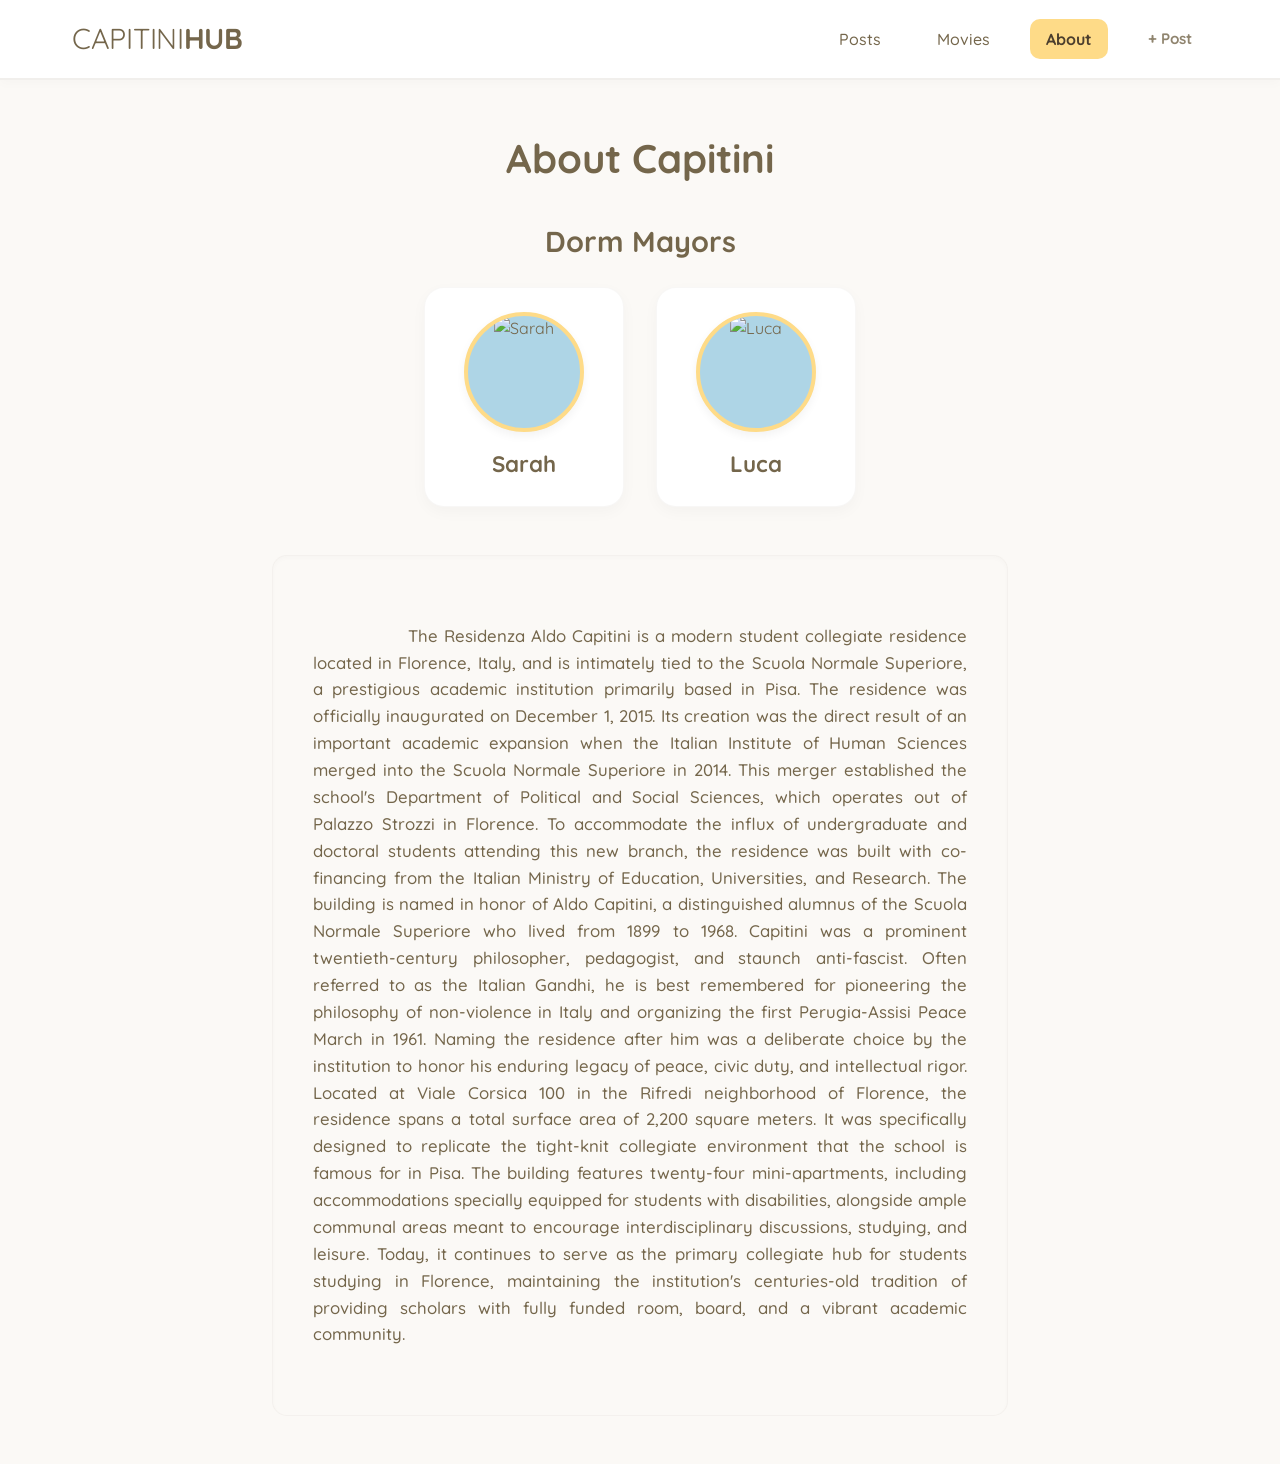
==== about.html @ 34f5348b "Update about.html" ====
<!DOCTYPE html>
<html lang="en">
<head>
    <meta charset="UTF-8">
    <meta name="viewport" content="width=device-width, initial-scale=1.0">
    <title>CAPITINIHUB - About</title>
    <link rel="stylesheet" href="style.css">
    <link href="https://fonts.googleapis.com/css2?family=Quicksand:wght@400;500;700&display=swap" rel="stylesheet">
</head>
<body>
    <nav>
        <div class="nav-content">
            <div class="logo">
                <span class="logo-text normal">CAPITINI</span><span class="logo-text bold">HUB</span>
            </div>
            <div class="nav-links">
                <a href="index.html">Posts</a>
                <a href="movies.html">Movies</a>
                <a href="about.html" class="active">About</a>
                <a href="add-notice.html" class="admin-link">+ Post</a>
            </div>
        </div>
    </nav>

    <main class="about-main">
        <h1 class="page-title">About Capitini</h1>
        
        <section class="mayors-section">
            <h2>Dorm Mayors</h2>
            <div class="mayors-grid">
                
                <div class="mayor-card">
                    <div class="mayor-photo">
                        <img src="https://i.ibb.co/fVvCgjTY/Screenshot-2026-03-23-180142.png" alt="Sarah">
                    </div>
                    <h3>Sarah</h3>
                </div>

                <div class="mayor-card">
                    <div class="mayor-photo">
                        <img src="https://i.ibb.co/67MZfqTj/Screenshot-2026-03-23-180213.png" alt="Luca">
                    </div>
                    <h3>Luca</h3>
                </div>

            </div>
        </section>

        <section class="history-section">
            <div class="history-card dialogue-text">
                The Residenza Aldo Capitini is a modern student collegiate residence located in Florence, Italy, and is intimately tied to the Scuola Normale Superiore, a prestigious academic institution primarily based in Pisa. The residence was officially inaugurated on December 1, 2015. Its creation was the direct result of an important academic expansion when the Italian Institute of Human Sciences merged into the Scuola Normale Superiore in 2014. This merger established the school's Department of Political and Social Sciences, which operates out of Palazzo Strozzi in Florence. To accommodate the influx of undergraduate and doctoral students attending this new branch, the residence was built with co-financing from the Italian Ministry of Education, Universities, and Research. The building is named in honor of Aldo Capitini, a distinguished alumnus of the Scuola Normale Superiore who lived from 1899 to 1968. Capitini was a prominent twentieth-century philosopher, pedagogist, and staunch anti-fascist. Often referred to as the Italian Gandhi, he is best remembered for pioneering the philosophy of non-violence in Italy and organizing the first Perugia-Assisi Peace March in 1961. Naming the residence after him was a deliberate choice by the institution to honor his enduring legacy of peace, civic duty, and intellectual rigor. Located at Viale Corsica 100 in the Rifredi neighborhood of Florence, the residence spans a total surface area of 2,200 square meters. It was specifically designed to replicate the tight-knit collegiate environment that the school is famous for in Pisa. The building features twenty-four mini-apartments, including accommodations specially equipped for students with disabilities, alongside ample communal areas meant to encourage interdisciplinary discussions, studying, and leisure. Today, it continues to serve as the primary collegiate hub for students studying in Florence, maintaining the institution's centuries-old tradition of providing scholars with fully funded room, board, and a vibrant academic community.
            </div>
        </section>
    </main>

</body>
</html>
---- style.css ----
/* Custom Fonts */
body {
    font-family: 'Quicksand', sans-serif;
    -webkit-font-smoothing: antialiased;
}

/* Core Variables (Soft AC Palette) */
:root {
    --bg-color: #FBF9F6;
    --text-color: #74664B;
    --accent-yellow: #FEDB88;
    --accent-blue: #AED5E6;
    --border-color: rgba(116, 102, 75, 0.1);
}

* { 
    box-sizing: border-box; 
    margin: 0; 
    padding: 0; 
}

body { 
    background-color: var(--bg-color); 
    color: var(--text-color); 
    line-height: 1.5; 
}

/* Navigation */
nav {
    min-height: 80px;
    background-color: #FFFFFF;
    border-bottom: 2px solid var(--border-color);
    box-shadow: 0 4px 10px rgba(0,0,0,0.02);
    display: flex;
    justify-content: center;
    position: sticky;
    top: 0;
    z-index: 1000;
}

.nav-content { 
    max-width: 1200px; 
    width: 100%; 
    padding: 0 2rem; 
    display: flex; 
    justify-content: space-between; 
    align-items: center; 
}

.logo-text { font-size: 1.8rem; letter-spacing: -0.01em; }
.logo-text.normal { font-weight: 400; }
.logo-text.bold { font-weight: 700; }

.nav-links { display: flex; gap: 1.5rem; align-items: center; }
.nav-links a { 
    text-decoration: none; 
    color: var(--text-color); 
    font-weight: 500; 
    padding: 0.5rem 1rem; 
    border-radius: 10px; 
    transition: all 0.2s; 
}

.nav-links a:hover { background-color: rgba(116, 102, 75, 0.05); }
.nav-links a.active { background-color: var(--accent-yellow); font-weight: 700; color: #4B3E2D; }
.admin-link { font-size: 0.95rem; opacity: 0.8; font-weight: 700 !important; }

/* Main Layout */
main { max-width: 800px; margin: 3rem auto; padding: 0 2rem; }
.page-title { font-size: 2.5rem; font-weight: 700; margin-bottom: 2rem; text-align: center; }

/* Notice Board Cards (Clean White Background) */
.notice-list { display: grid; grid-template-columns: 1fr; gap: 1.5rem; }
.notice-card {
    background-color: #FFFFFF;
    border-radius: 20px;
    padding: 2rem;
    box-shadow: 0 5px 15px rgba(0,0,0,0.03);
    border: 1px solid rgba(116, 102, 75, 0.05);
}
.card-header-area { display: flex; justify-content: space-between; align-items: baseline; margin-bottom: 0.5rem; }
.card-header-area .author-name { font-weight: 700; font-size: 1.1rem; color: var(--text-color); }
.card-header-area .date { font-weight: 600; font-size: 0.85rem; opacity: 0.7; }
.notice-card h2 { font-size: 1.6rem; font-weight: 700; margin-bottom: 0.8rem; }

/* Dialogue Bubble Text */
.dialogue-text {
    font-size: 1.05rem;
    font-weight: 500;
    line-height: 1.6;
    background-color: #FBF9F6;
    padding: 1.2rem;
    border-radius: 15px;
    box-shadow: inset 0 2px 5px rgba(0,0,0,0.02);
    border: 1px solid rgba(116, 102, 75, 0.05);
    white-space: pre-wrap; 
}

/* Inputs & Forms */
.input-container-card { 
    background: #FFFFFF; 
    border-radius: 20px; 
    padding: 2rem; 
    box-shadow: 0 5px 15px rgba(0,0,0,0.03); 
    margin-bottom: 2rem; 
    border: 1px solid rgba(116, 102, 75, 0.05); 
}
.notice-controls, .movie-controls { display: flex; flex-direction: column; gap: 1rem; }
.movie-controls { flex-direction: row; align-items: center; }

input[type="text"], textarea {
    flex: 1;
    width: 100%; 
    padding: 1rem; 
    font-family: 'Quicksand', sans-serif; 
    font-size: 1rem; 
    font-weight: 500;
    border-radius: 15px; 
    border: 1px solid rgba(116, 102, 75, 0.1); 
    background: #FFFFFF; 
    outline: none; 
    color: var(--text-color);
}
textarea { resize: vertical; min-height: 150px; }
input[type="text"]:focus, textarea:focus { border-color: var(--accent-yellow); box-shadow: 0 0 10px rgba(254, 219, 136, 0.2); }

/* Buttons */
.pill-btn { 
    padding: 1rem 2rem; 
    font-family: 'Quicksand', sans-serif; 
    font-size: 1rem; 
    font-weight: 700; 
    border-radius: 25px; 
    border: none; 
    cursor: pointer; 
    transition: all 0.2s; 
    white-space: nowrap; 
}
.add-btn { background-color: var(--accent-blue); color: #40678D; }
.add-btn:hover { background-color: #92C6DE; transform: translateY(-2px); }

/* Movies */
.movies-flow-layout { display: flex; flex-direction: column; gap: 1.5rem; }
.list-section-card, .picker-section-card { 
    background: #FFFFFF; 
    border-radius: 20px; 
    padding: 2rem; 
    box-shadow: 0 5px 15px rgba(0,0,0,0.03); 
    border: 1px solid rgba(116, 102, 75, 0.05); 
}
.list-section-card h3 { margin-bottom: 1rem; font-size: 1.2rem; }
.village-list { list-style: none; }
.village-list li { 
    padding: 1rem; 
    font-weight: 500; 
    background-color: #FBF9F6; 
    margin-bottom: 0.8rem; 
    border-radius: 10px; 
    border-left: 5px solid rgba(116, 102, 75, 0.1); 
}
.giant-pill-btn { 
    width: 100%; 
    padding: 1.2rem; 
    font-family: 'Quicksand', sans-serif; 
    font-size: 1.2rem; 
    font-weight: 700; 
    border-radius: 30px; 
    border: none; 
    cursor: pointer; 
    background-color: var(--accent-yellow); 
    color: #4B3E2D; 
    box-shadow: 0 4px 10px rgba(254, 219, 136, 0.2); 
    transition: all 0.2s; 
}
.giant-pill-btn:hover { transform: translateY(-2px); box-shadow: 0 6px 15px rgba(254, 219, 136, 0.3); }
.result-display-area { 
    width: 100%; 
    font-size: 1.6rem; 
    font-weight: 700; 
    text-align: center; 
    margin-top: 1rem; 
    padding: 1rem; 
    background-color: #FBF9F6; 
    border-radius: 15px; 
}

/* Better Mobile Adoption */
@media (max-width: 768px) {
    nav { 
        padding: 1.2rem 0; /* Gives space on top and bottom of the nav bar */
    }
    .nav-content { 
        padding: 0 1rem; 
        flex-direction: column; 
        gap: 1rem; 
        justify-content: center; 
    }
    main { padding: 0 1rem; margin: 2rem auto; }
    .page-title { font-size: 2rem; }
    .notice-card { padding: 1.5rem; }
    .input-container-card, .list-section-card, .picker-section-card { padding: 1.5rem; }
    .movie-controls { flex-direction: column; }
    .movie-controls input[type="text"], .movie-controls button { width: 100%; }
}





/* --- About Page Styles --- */
.mayors-section {
    margin-bottom: 3rem;
    text-align: center;
}

.mayors-section h2 {
    font-size: 1.8rem;
    margin-bottom: 1.5rem;
}

.mayors-grid {
    display: flex;
    justify-content: center;
    gap: 2rem;
    flex-wrap: wrap;
}

.mayor-card {
    background: #FFFFFF;
    padding: 1.5rem;
    border-radius: 20px;
    box-shadow: 0 5px 15px rgba(0,0,0,0.03);
    border: 1px solid rgba(116, 102, 75, 0.05);
    text-align: center;
    width: 200px;
}

.mayor-photo {
    width: 120px;
    height: 120px;
    border-radius: 50%;
    background-color: var(--accent-blue); /* Fallback color before image loads */
    margin: 0 auto 1rem auto;
    overflow: hidden;
    border: 4px solid var(--accent-yellow);
    box-shadow: 0 4px 10px rgba(0,0,0,0.05);
}

.mayor-photo img {
    width: 100%;
    height: 100%;
    object-fit: cover; /* Keeps the photo perfectly centered and cropped in the circle */
}

.mayor-card h3 {
    font-size: 1.4rem;
    color: var(--text-color);
}

.history-card {
    padding: 2.5rem;
    text-align: justify;
}

.history-card p {
    margin-bottom: 1.5rem;
}

.history-card p:last-child {
    margin-bottom: 0;
}
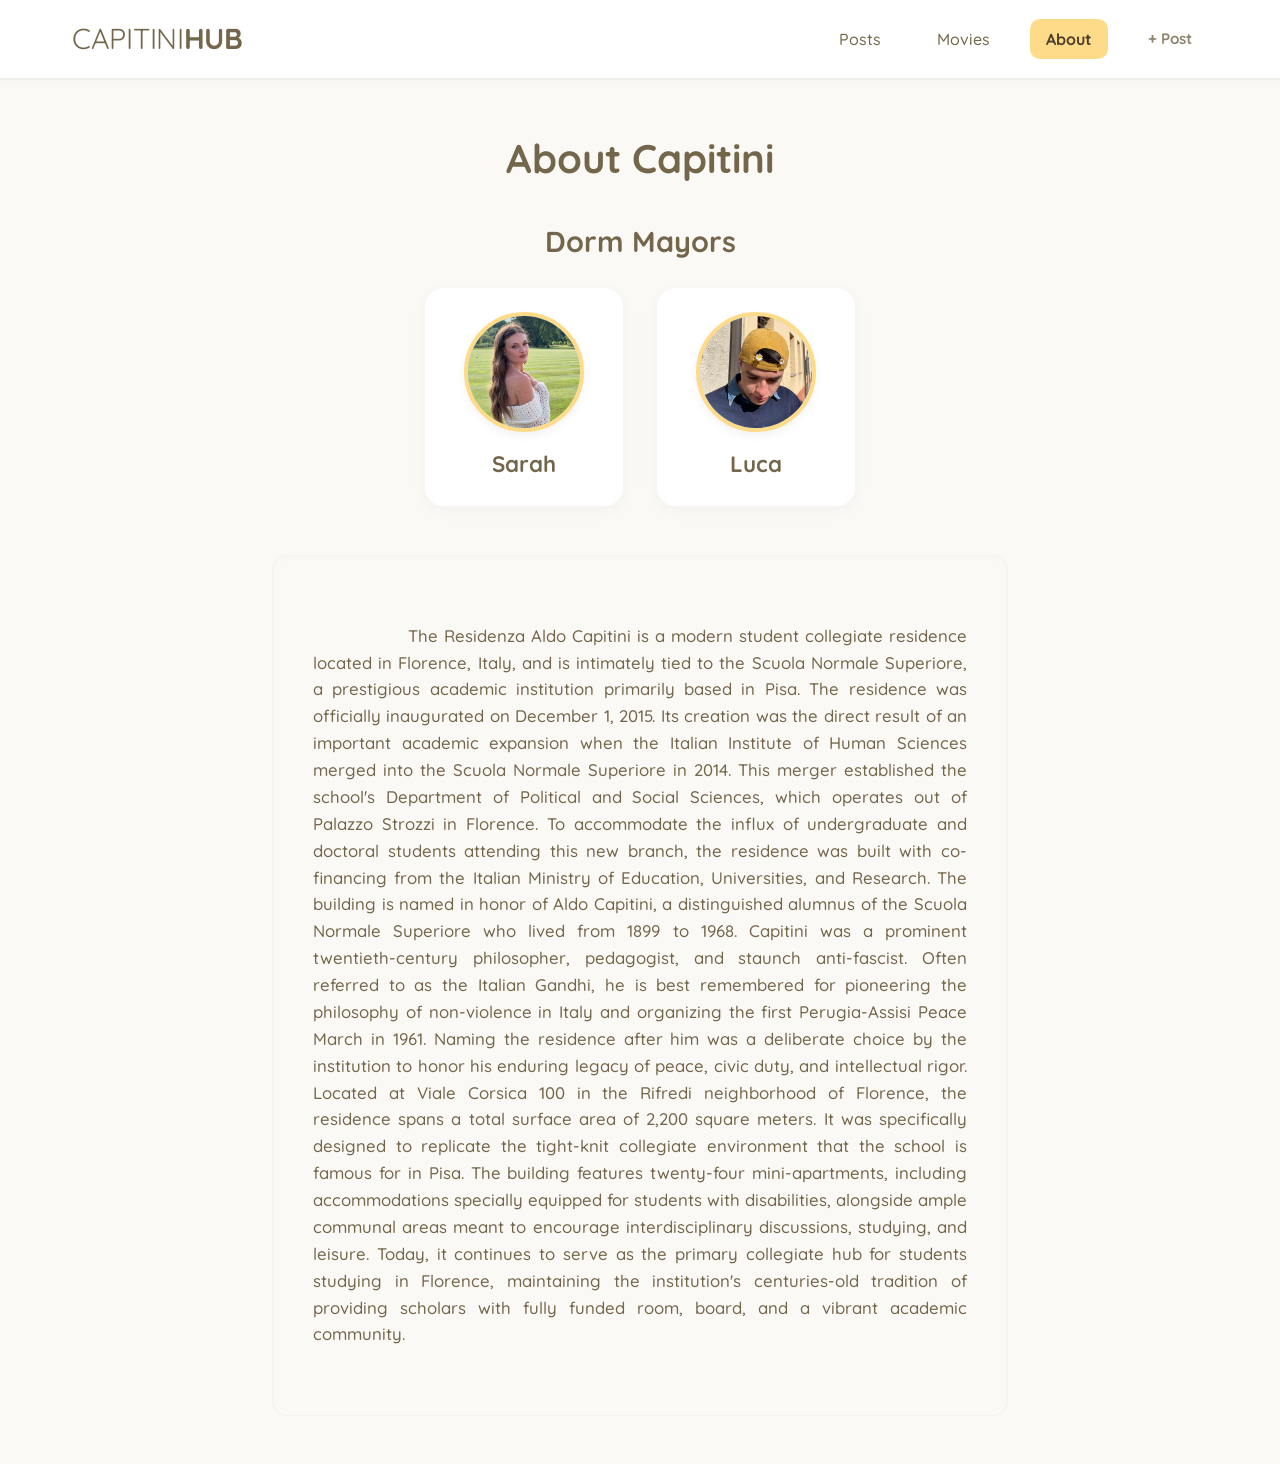
==== commit b8f4f668: "Update about.html" ====
--- a/about.html
+++ b/about.html
@@ -31,14 +31,14 @@
                 
                 <div class="mayor-card">
                     <div class="mayor-photo">
-                        <img src="https://i.ibb.co/fVvCgjTY/Screenshot-2026-03-23-180142.png" alt="Sarah">
+                        <img src="/files/sarah.jpg" alt="Sarah">
                     </div>
                     <h3>Sarah</h3>
                 </div>
 
                 <div class="mayor-card">
                     <div class="mayor-photo">
-                        <img src="https://i.ibb.co/67MZfqTj/Screenshot-2026-03-23-180213.png" alt="Luca">
+                        <img src="/files/luca.jpg" alt="Luca">
                     </div>
                     <h3>Luca</h3>
                 </div>
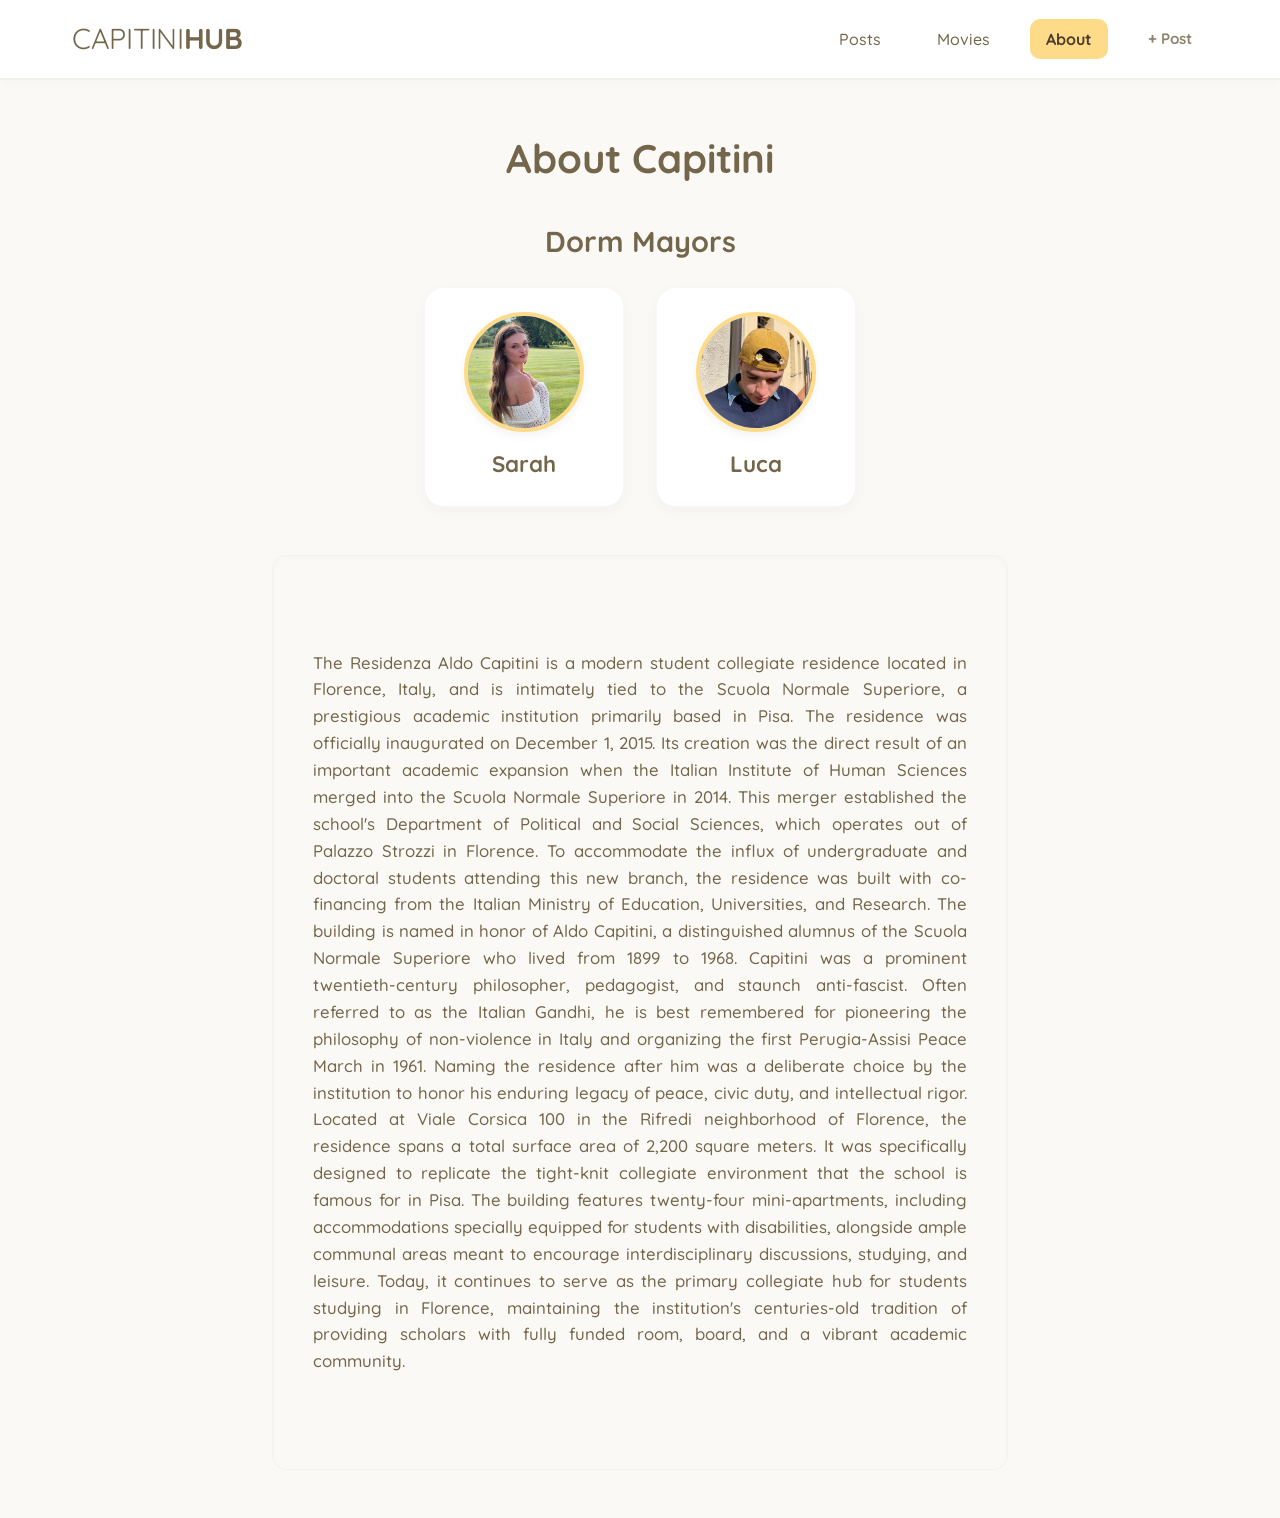
==== commit 02049a72: "Update about.html" ====
--- a/about.html
+++ b/about.html
@@ -31,14 +31,14 @@
                 
                 <div class="mayor-card">
                     <div class="mayor-photo">
-                        <img src="/files/sarah.jpg" alt="Sarah">
+                        <img src="files/sarah.jpg" alt="Sarah">
                     </div>
                     <h3>Sarah</h3>
                 </div>
 
                 <div class="mayor-card">
                     <div class="mayor-photo">
-                        <img src="/files/luca.jpg" alt="Luca">
+                        <img src="files/luca.jpg" alt="Luca">
                     </div>
                     <h3>Luca</h3>
                 </div>
@@ -48,7 +48,7 @@
 
         <section class="history-section">
             <div class="history-card dialogue-text">
-                The Residenza Aldo Capitini is a modern student collegiate residence located in Florence, Italy, and is intimately tied to the Scuola Normale Superiore, a prestigious academic institution primarily based in Pisa. The residence was officially inaugurated on December 1, 2015. Its creation was the direct result of an important academic expansion when the Italian Institute of Human Sciences merged into the Scuola Normale Superiore in 2014. This merger established the school's Department of Political and Social Sciences, which operates out of Palazzo Strozzi in Florence. To accommodate the influx of undergraduate and doctoral students attending this new branch, the residence was built with co-financing from the Italian Ministry of Education, Universities, and Research. The building is named in honor of Aldo Capitini, a distinguished alumnus of the Scuola Normale Superiore who lived from 1899 to 1968. Capitini was a prominent twentieth-century philosopher, pedagogist, and staunch anti-fascist. Often referred to as the Italian Gandhi, he is best remembered for pioneering the philosophy of non-violence in Italy and organizing the first Perugia-Assisi Peace March in 1961. Naming the residence after him was a deliberate choice by the institution to honor his enduring legacy of peace, civic duty, and intellectual rigor. Located at Viale Corsica 100 in the Rifredi neighborhood of Florence, the residence spans a total surface area of 2,200 square meters. It was specifically designed to replicate the tight-knit collegiate environment that the school is famous for in Pisa. The building features twenty-four mini-apartments, including accommodations specially equipped for students with disabilities, alongside ample communal areas meant to encourage interdisciplinary discussions, studying, and leisure. Today, it continues to serve as the primary collegiate hub for students studying in Florence, maintaining the institution's centuries-old tradition of providing scholars with fully funded room, board, and a vibrant academic community.
+                <p>The Residenza Aldo Capitini is a modern student collegiate residence located in Florence, Italy, and is intimately tied to the Scuola Normale Superiore, a prestigious academic institution primarily based in Pisa. The residence was officially inaugurated on December 1, 2015. Its creation was the direct result of an important academic expansion when the Italian Institute of Human Sciences merged into the Scuola Normale Superiore in 2014. This merger established the school's Department of Political and Social Sciences, which operates out of Palazzo Strozzi in Florence. To accommodate the influx of undergraduate and doctoral students attending this new branch, the residence was built with co-financing from the Italian Ministry of Education, Universities, and Research. The building is named in honor of Aldo Capitini, a distinguished alumnus of the Scuola Normale Superiore who lived from 1899 to 1968. Capitini was a prominent twentieth-century philosopher, pedagogist, and staunch anti-fascist. Often referred to as the Italian Gandhi, he is best remembered for pioneering the philosophy of non-violence in Italy and organizing the first Perugia-Assisi Peace March in 1961. Naming the residence after him was a deliberate choice by the institution to honor his enduring legacy of peace, civic duty, and intellectual rigor. Located at Viale Corsica 100 in the Rifredi neighborhood of Florence, the residence spans a total surface area of 2,200 square meters. It was specifically designed to replicate the tight-knit collegiate environment that the school is famous for in Pisa. The building features twenty-four mini-apartments, including accommodations specially equipped for students with disabilities, alongside ample communal areas meant to encourage interdisciplinary discussions, studying, and leisure. Today, it continues to serve as the primary collegiate hub for students studying in Florence, maintaining the institution's centuries-old tradition of providing scholars with fully funded room, board, and a vibrant academic community.</p>
             </div>
         </section>
     </main>
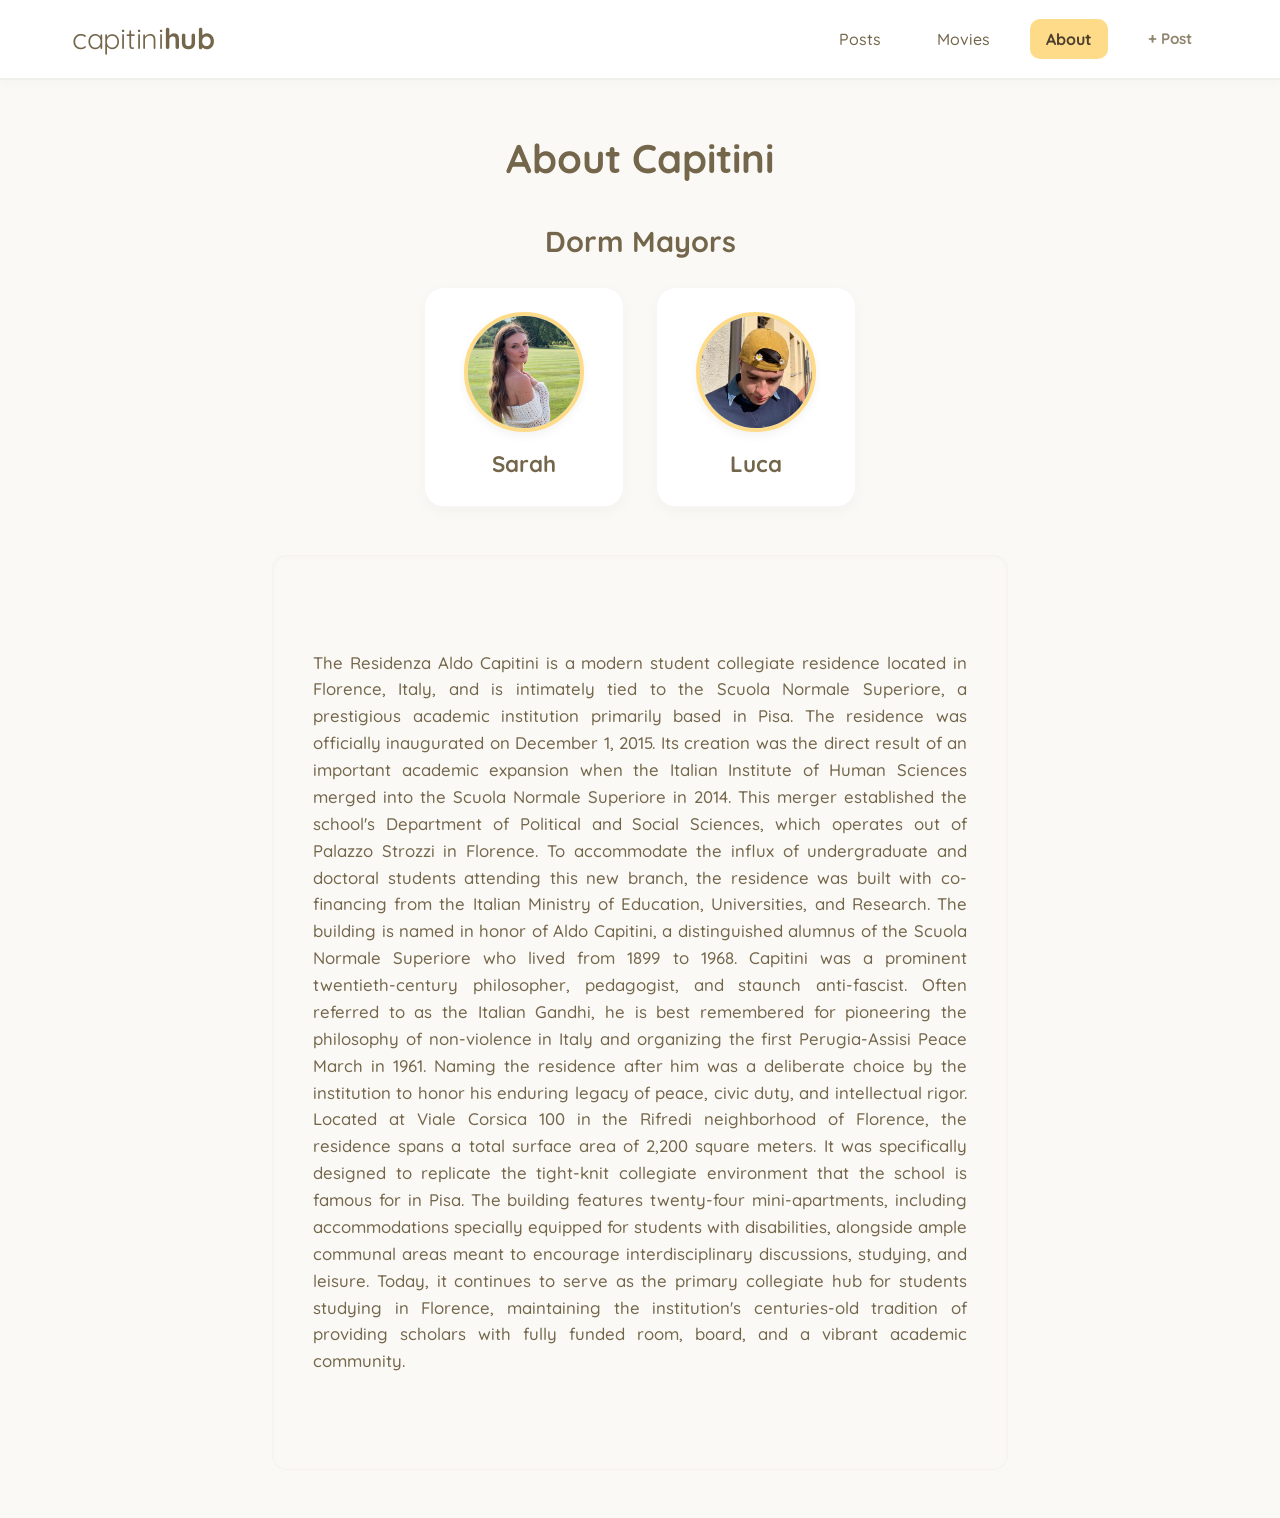
==== commit cd167549: "Update about.html" ====
--- a/about.html
+++ b/about.html
@@ -11,7 +11,7 @@
     <nav>
         <div class="nav-content">
             <div class="logo">
-                <span class="logo-text normal">CAPITINI</span><span class="logo-text bold">HUB</span>
+                <span class="logo-text normal">capitini</span><span class="logo-text bold">hub</span>
             </div>
             <div class="nav-links">
                 <a href="index.html">Posts</a>
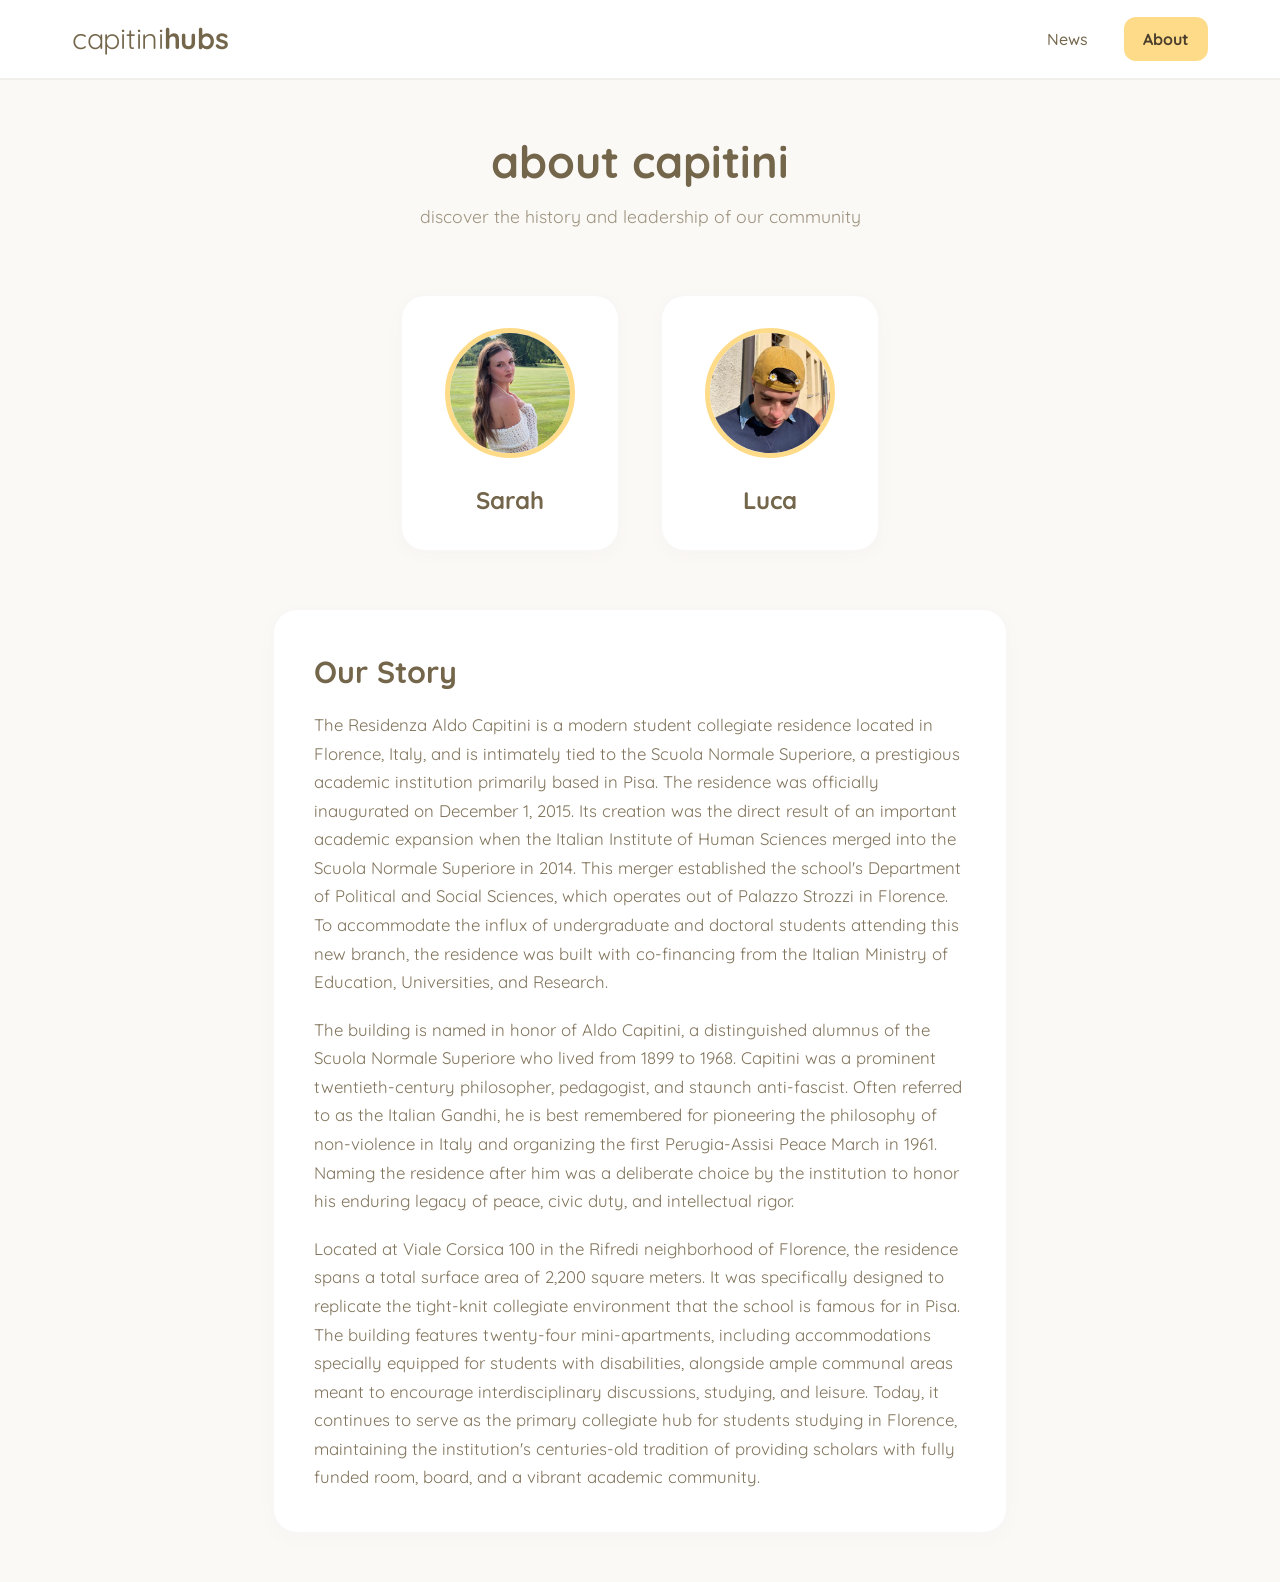
==== commit 8efc87a2: "a" ====
--- a/about.html
+++ b/about.html
@@ -3,7 +3,7 @@
 <head>
     <meta charset="UTF-8">
     <meta name="viewport" content="width=device-width, initial-scale=1.0">
-    <title>CAPITINIHUB - About</title>
+    <title>capitini hubs - about</title>
     <link rel="stylesheet" href="style.css">
     <link href="https://fonts.googleapis.com/css2?family=Quicksand:wght@400;500;700&display=swap" rel="stylesheet">
 </head>
@@ -11,47 +11,46 @@
     <nav>
         <div class="nav-content">
             <div class="logo">
-                <span class="logo-text normal">capitini</span><span class="logo-text bold">hub</span>
+                <span class="logo-text normal">capitini</span><span class="logo-text bold">hubs</span>
             </div>
             <div class="nav-links">
-                <a href="index.html">Posts</a>
-                <a href="movies.html">Movies</a>
+                <a href="index.html">News</a>
                 <a href="about.html" class="active">About</a>
-                <a href="add-notice.html" class="admin-link">+ Post</a>
             </div>
         </div>
     </nav>
 
-    <main class="about-main">
-        <h1 class="page-title">About Capitini</h1>
+    <main>
+        <header class="welcome-banner">
+            <h1 class="page-title">about capitini</h1>
+            <p class="subtitle">discover the history and leadership of our community</p>
+        </header>
         
         <section class="mayors-section">
-            <h2>Dorm Mayors</h2>
             <div class="mayors-grid">
-                
                 <div class="mayor-card">
-                    <div class="mayor-photo">
-                        <img src="files/sarah.jpg" alt="Sarah">
-                    </div>
+                    <div class="mayor-photo"><img src="files/sarah.jpg" alt="Sarah"></div>
                     <h3>Sarah</h3>
                 </div>
-
                 <div class="mayor-card">
-                    <div class="mayor-photo">
-                        <img src="files/luca.jpg" alt="Luca">
-                    </div>
+                    <div class="mayor-photo"><img src="files/luca.jpg" alt="Luca"></div>
                     <h3>Luca</h3>
                 </div>
-
             </div>
         </section>
 
-        <section class="history-section">
-            <div class="history-card dialogue-text">
-                <p>The Residenza Aldo Capitini is a modern student collegiate residence located in Florence, Italy, and is intimately tied to the Scuola Normale Superiore, a prestigious academic institution primarily based in Pisa. The residence was officially inaugurated on December 1, 2015. Its creation was the direct result of an important academic expansion when the Italian Institute of Human Sciences merged into the Scuola Normale Superiore in 2014. This merger established the school's Department of Political and Social Sciences, which operates out of Palazzo Strozzi in Florence. To accommodate the influx of undergraduate and doctoral students attending this new branch, the residence was built with co-financing from the Italian Ministry of Education, Universities, and Research. The building is named in honor of Aldo Capitini, a distinguished alumnus of the Scuola Normale Superiore who lived from 1899 to 1968. Capitini was a prominent twentieth-century philosopher, pedagogist, and staunch anti-fascist. Often referred to as the Italian Gandhi, he is best remembered for pioneering the philosophy of non-violence in Italy and organizing the first Perugia-Assisi Peace March in 1961. Naming the residence after him was a deliberate choice by the institution to honor his enduring legacy of peace, civic duty, and intellectual rigor. Located at Viale Corsica 100 in the Rifredi neighborhood of Florence, the residence spans a total surface area of 2,200 square meters. It was specifically designed to replicate the tight-knit collegiate environment that the school is famous for in Pisa. The building features twenty-four mini-apartments, including accommodations specially equipped for students with disabilities, alongside ample communal areas meant to encourage interdisciplinary discussions, studying, and leisure. Today, it continues to serve as the primary collegiate hub for students studying in Florence, maintaining the institution's centuries-old tradition of providing scholars with fully funded room, board, and a vibrant academic community.</p>
-            </div>
+        <section class="card-stack">
+            <article class="notice-card">
+                <h2>Our Story</h2>
+                <div class="dialogue-text about-text">
+<p>The Residenza Aldo Capitini is a modern student collegiate residence located in Florence, Italy, and is intimately tied to the Scuola Normale Superiore, a prestigious academic institution primarily based in Pisa. The residence was officially inaugurated on December 1, 2015. Its creation was the direct result of an important academic expansion when the Italian Institute of Human Sciences merged into the Scuola Normale Superiore in 2014. This merger established the school's Department of Political and Social Sciences, which operates out of Palazzo Strozzi in Florence. To accommodate the influx of undergraduate and doctoral students attending this new branch, the residence was built with co-financing from the Italian Ministry of Education, Universities, and Research.</p>
+
+<p>The building is named in honor of Aldo Capitini, a distinguished alumnus of the Scuola Normale Superiore who lived from 1899 to 1968. Capitini was a prominent twentieth-century philosopher, pedagogist, and staunch anti-fascist. Often referred to as the Italian Gandhi, he is best remembered for pioneering the philosophy of non-violence in Italy and organizing the first Perugia-Assisi Peace March in 1961. Naming the residence after him was a deliberate choice by the institution to honor his enduring legacy of peace, civic duty, and intellectual rigor.</p>
+
+<p>Located at Viale Corsica 100 in the Rifredi neighborhood of Florence, the residence spans a total surface area of 2,200 square meters. It was specifically designed to replicate the tight-knit collegiate environment that the school is famous for in Pisa. The building features twenty-four mini-apartments, including accommodations specially equipped for students with disabilities, alongside ample communal areas meant to encourage interdisciplinary discussions, studying, and leisure. Today, it continues to serve as the primary collegiate hub for students studying in Florence, maintaining the institution's centuries-old tradition of providing scholars with fully funded room, board, and a vibrant academic community.</p>
+                </div>
+            </article>
         </section>
     </main>
-
 </body>
-</html>
+</html>
--- a/style.css
+++ b/style.css
@@ -4,33 +4,22 @@
     -webkit-font-smoothing: antialiased;
 }
 
-/* Core Variables (Soft AC Palette) */
 :root {
     --bg-color: #FBF9F6;
     --text-color: #74664B;
     --accent-yellow: #FEDB88;
-    --accent-blue: #AED5E6;
+    --white: #FFFFFF;
     --border-color: rgba(116, 102, 75, 0.1);
 }
 
-* { 
-    box-sizing: border-box; 
-    margin: 0; 
-    padding: 0; 
-}
-
-body { 
-    background-color: var(--bg-color); 
-    color: var(--text-color); 
-    line-height: 1.5; 
-}
+* { box-sizing: border-box; margin: 0; padding: 0; }
+body { background-color: var(--bg-color); color: var(--text-color); line-height: 1.5; }
 
 /* Navigation */
 nav {
     min-height: 80px;
-    background-color: #FFFFFF;
+    background-color: var(--white);
     border-bottom: 2px solid var(--border-color);
-    box-shadow: 0 4px 10px rgba(0,0,0,0.02);
     display: flex;
     justify-content: center;
     position: sticky;
@@ -38,234 +27,75 @@
     z-index: 1000;
 }
 
-.nav-content { 
-    max-width: 1200px; 
-    width: 100%; 
-    padding: 0 2rem; 
-    display: flex; 
-    justify-content: space-between; 
-    align-items: center; 
-}
-
-.logo-text { font-size: 1.8rem; letter-spacing: -0.01em; }
-.logo-text.normal { font-weight: 400; }
+.nav-content { max-width: 1200px; width: 100%; padding: 0 2rem; display: flex; justify-content: space-between; align-items: center; }
+.logo-text { font-size: 1.8rem; letter-spacing: -0.01em; color: var(--text-color); }
 .logo-text.bold { font-weight: 700; }
 
-.nav-links { display: flex; gap: 1.5rem; align-items: center; }
-.nav-links a { 
-    text-decoration: none; 
-    color: var(--text-color); 
-    font-weight: 500; 
-    padding: 0.5rem 1rem; 
-    border-radius: 10px; 
-    transition: all 0.2s; 
-}
-
+.nav-links { display: flex; gap: 1rem; align-items: center; }
+.nav-links a { text-decoration: none; color: var(--text-color); font-weight: 500; padding: 0.6rem 1.2rem; border-radius: 12px; transition: 0.2s; }
 .nav-links a:hover { background-color: rgba(116, 102, 75, 0.05); }
 .nav-links a.active { background-color: var(--accent-yellow); font-weight: 700; color: #4B3E2D; }
-.admin-link { font-size: 0.95rem; opacity: 0.8; font-weight: 700 !important; }
 
 /* Main Layout */
 main { max-width: 800px; margin: 3rem auto; padding: 0 2rem; }
-.page-title { font-size: 2.5rem; font-weight: 700; margin-bottom: 2rem; text-align: center; }
+.welcome-banner { text-align: center; margin-bottom: 4rem; }
+.page-title { font-size: 2.8rem; font-weight: 700; color: var(--text-color); margin-bottom: 0.5rem; }
+.subtitle { font-size: 1.1rem; opacity: 0.7; }
 
-/* Notice Board Cards (Clean White Background) */
-.notice-list { display: grid; grid-template-columns: 1fr; gap: 1.5rem; }
+/* Unified Card Stack */
+.card-stack { display: flex; flex-direction: column; gap: 2rem; }
 .notice-card {
-    background-color: #FFFFFF;
-    border-radius: 20px;
-    padding: 2rem;
-    box-shadow: 0 5px 15px rgba(0,0,0,0.03);
-    border: 1px solid rgba(116, 102, 75, 0.05);
+    background-color: var(--white);
+    border-radius: 25px;
+    padding: 2.5rem;
+    border: 2px solid rgba(116, 102, 75, 0.05);
+    box-shadow: 0 4px 15px rgba(116, 102, 75, 0.03);
+    transition: transform 0.3s ease;
 }
-.card-header-area { display: flex; justify-content: space-between; align-items: baseline; margin-bottom: 0.5rem; }
-.card-header-area .author-name { font-weight: 700; font-size: 1.1rem; color: var(--text-color); }
-.card-header-area .date { font-weight: 600; font-size: 0.85rem; opacity: 0.7; }
-.notice-card h2 { font-size: 1.6rem; font-weight: 700; margin-bottom: 0.8rem; }
+.notice-card:hover { transform: translateY(-3px); }
 
-/* Dialogue Bubble Text */
-.dialogue-text {
-    font-size: 1.05rem;
-    font-weight: 500;
-    line-height: 1.6;
-    background-color: #FBF9F6;
-    padding: 1.2rem;
-    border-radius: 15px;
-    box-shadow: inset 0 2px 5px rgba(0,0,0,0.02);
-    border: 1px solid rgba(116, 102, 75, 0.05);
-    white-space: pre-wrap; 
+/* Card Header & Tags */
+.card-header-area { display: flex; justify-content: space-between; align-items: center; margin-bottom: 1.5rem; }
+.notice-tag { padding: 0.4rem 1rem; border-radius: 20px; font-size: 0.7rem; font-weight: 700; letter-spacing: 0.05em; }
+.urgent-tag { background-color: #FFE5E5; color: #D63031; }
+.positive-tag { background-color: #E8F5E9; color: #2E7D32; }
+.standard-tag { background-color: #F1F1F1; color: #666; }
+.date { font-size: 0.9rem; font-weight: 600; opacity: 0.5; }
+
+/* Text Styles */
+h2 { font-size: 1.9rem; font-weight: 700; margin-bottom: 1rem; }
+.important-notice h2 { color: #D63031; }
+.good-news-notice h2 { color: #2E7D32; }
+
+.dialogue-text { font-size: 1.05rem; line-height: 1.7; opacity: 0.9; }
+.about-text p { margin-bottom: 1.2rem; }
+.about-text p:last-child { margin-bottom: 0; }
+
+/* Mayors Section */
+.mayors-section { margin-bottom: 3.5rem; }
+.mayors-grid { display: flex; justify-content: center; gap: 2.5rem; flex-wrap: wrap; }
+.mayor-card {
+    background: var(--white);
+    padding: 2rem 1.5rem;
+    border-radius: 25px;
+    box-shadow: 0 4px 15px rgba(116, 102, 75, 0.03);
+    border: 2px solid rgba(116, 102, 75, 0.05);
+    text-align: center;
+    width: 220px;
 }
-
-/* Inputs & Forms */
-.input-container-card { 
-    background: #FFFFFF; 
-    border-radius: 20px; 
-    padding: 2rem; 
-    box-shadow: 0 5px 15px rgba(0,0,0,0.03); 
-    margin-bottom: 2rem; 
-    border: 1px solid rgba(116, 102, 75, 0.05); 
+.mayor-photo {
+    width: 130px; height: 130px; border-radius: 50%;
+    margin: 0 auto 1.5rem auto; overflow: hidden;
+    border: 5px solid var(--accent-yellow);
 }
-.notice-controls, .movie-controls { display: flex; flex-direction: column; gap: 1rem; }
-.movie-controls { flex-direction: row; align-items: center; }
-
-input[type="text"], textarea {
-    flex: 1;
-    width: 100%; 
-    padding: 1rem; 
-    font-family: 'Quicksand', sans-serif; 
-    font-size: 1rem; 
-    font-weight: 500;
-    border-radius: 15px; 
-    border: 1px solid rgba(116, 102, 75, 0.1); 
-    background: #FFFFFF; 
-    outline: none; 
-    color: var(--text-color);
-}
-textarea { resize: vertical; min-height: 150px; }
-input[type="text"]:focus, textarea:focus { border-color: var(--accent-yellow); box-shadow: 0 0 10px rgba(254, 219, 136, 0.2); }
-
-/* Buttons */
-.pill-btn { 
-    padding: 1rem 2rem; 
-    font-family: 'Quicksand', sans-serif; 
-    font-size: 1rem; 
-    font-weight: 700; 
-    border-radius: 25px; 
-    border: none; 
-    cursor: pointer; 
-    transition: all 0.2s; 
-    white-space: nowrap; 
-}
-.add-btn { background-color: var(--accent-blue); color: #40678D; }
-.add-btn:hover { background-color: #92C6DE; transform: translateY(-2px); }
-
-/* Movies */
-.movies-flow-layout { display: flex; flex-direction: column; gap: 1.5rem; }
-.list-section-card, .picker-section-card { 
-    background: #FFFFFF; 
-    border-radius: 20px; 
-    padding: 2rem; 
-    box-shadow: 0 5px 15px rgba(0,0,0,0.03); 
-    border: 1px solid rgba(116, 102, 75, 0.05); 
-}
-.list-section-card h3 { margin-bottom: 1rem; font-size: 1.2rem; }
-.village-list { list-style: none; }
-.village-list li { 
-    padding: 1rem; 
-    font-weight: 500; 
-    background-color: #FBF9F6; 
-    margin-bottom: 0.8rem; 
-    border-radius: 10px; 
-    border-left: 5px solid rgba(116, 102, 75, 0.1); 
-}
-.giant-pill-btn { 
-    width: 100%; 
-    padding: 1.2rem; 
-    font-family: 'Quicksand', sans-serif; 
-    font-size: 1.2rem; 
-    font-weight: 700; 
-    border-radius: 30px; 
-    border: none; 
-    cursor: pointer; 
-    background-color: var(--accent-yellow); 
-    color: #4B3E2D; 
-    box-shadow: 0 4px 10px rgba(254, 219, 136, 0.2); 
-    transition: all 0.2s; 
-}
-.giant-pill-btn:hover { transform: translateY(-2px); box-shadow: 0 6px 15px rgba(254, 219, 136, 0.3); }
-.result-display-area { 
-    width: 100%; 
-    font-size: 1.6rem; 
-    font-weight: 700; 
-    text-align: center; 
-    margin-top: 1rem; 
-    padding: 1rem; 
-    background-color: #FBF9F6; 
-    border-radius: 15px; 
-}
+.mayor-photo img { width: 100%; height: 100%; object-fit: cover; }
+.mayor-card h3 { font-size: 1.5rem; font-weight: 700; }
 
 /* Better Mobile Adoption */
 @media (max-width: 768px) {
-    nav { 
-        padding: 1.2rem 0; /* Gives space on top and bottom of the nav bar */
-    }
-    .nav-content { 
-        padding: 0 1rem; 
-        flex-direction: column; 
-        gap: 1rem; 
-        justify-content: center; 
-    }
-    main { padding: 0 1rem; margin: 2rem auto; }
-    .page-title { font-size: 2rem; }
-    .notice-card { padding: 1.5rem; }
-    .input-container-card, .list-section-card, .picker-section-card { padding: 1.5rem; }
-    .movie-controls { flex-direction: column; }
-    .movie-controls input[type="text"], .movie-controls button { width: 100%; }
-}
-
-
-
-
-
-/* --- About Page Styles --- */
-.mayors-section {
-    margin-bottom: 3rem;
-    text-align: center;
-}
-
-.mayors-section h2 {
-    font-size: 1.8rem;
-    margin-bottom: 1.5rem;
-}
-
-.mayors-grid {
-    display: flex;
-    justify-content: center;
-    gap: 2rem;
-    flex-wrap: wrap;
-}
-
-.mayor-card {
-    background: #FFFFFF;
-    padding: 1.5rem;
-    border-radius: 20px;
-    box-shadow: 0 5px 15px rgba(0,0,0,0.03);
-    border: 1px solid rgba(116, 102, 75, 0.05);
-    text-align: center;
-    width: 200px;
-}
-
-.mayor-photo {
-    width: 120px;
-    height: 120px;
-    border-radius: 50%;
-    background-color: var(--accent-blue); /* Fallback color before image loads */
-    margin: 0 auto 1rem auto;
-    overflow: hidden;
-    border: 4px solid var(--accent-yellow);
-    box-shadow: 0 4px 10px rgba(0,0,0,0.05);
-}
-
-.mayor-photo img {
-    width: 100%;
-    height: 100%;
-    object-fit: cover; /* Keeps the photo perfectly centered and cropped in the circle */
-}
-
-.mayor-card h3 {
-    font-size: 1.4rem;
-    color: var(--text-color);
-}
-
-.history-card {
-    padding: 2.5rem;
-    text-align: justify;
-}
-
-.history-card p {
-    margin-bottom: 1.5rem;
-}
-
-.history-card p:last-child {
-    margin-bottom: 0;
-}
+    nav { min-height: auto; padding: 1.2rem 0; }
+    .nav-content { flex-direction: column; gap: 1rem; }
+    .page-title { font-size: 2.2rem; }
+    .notice-card { padding: 1.8rem; }
+    .mayors-grid { gap: 1.5rem; }
+}
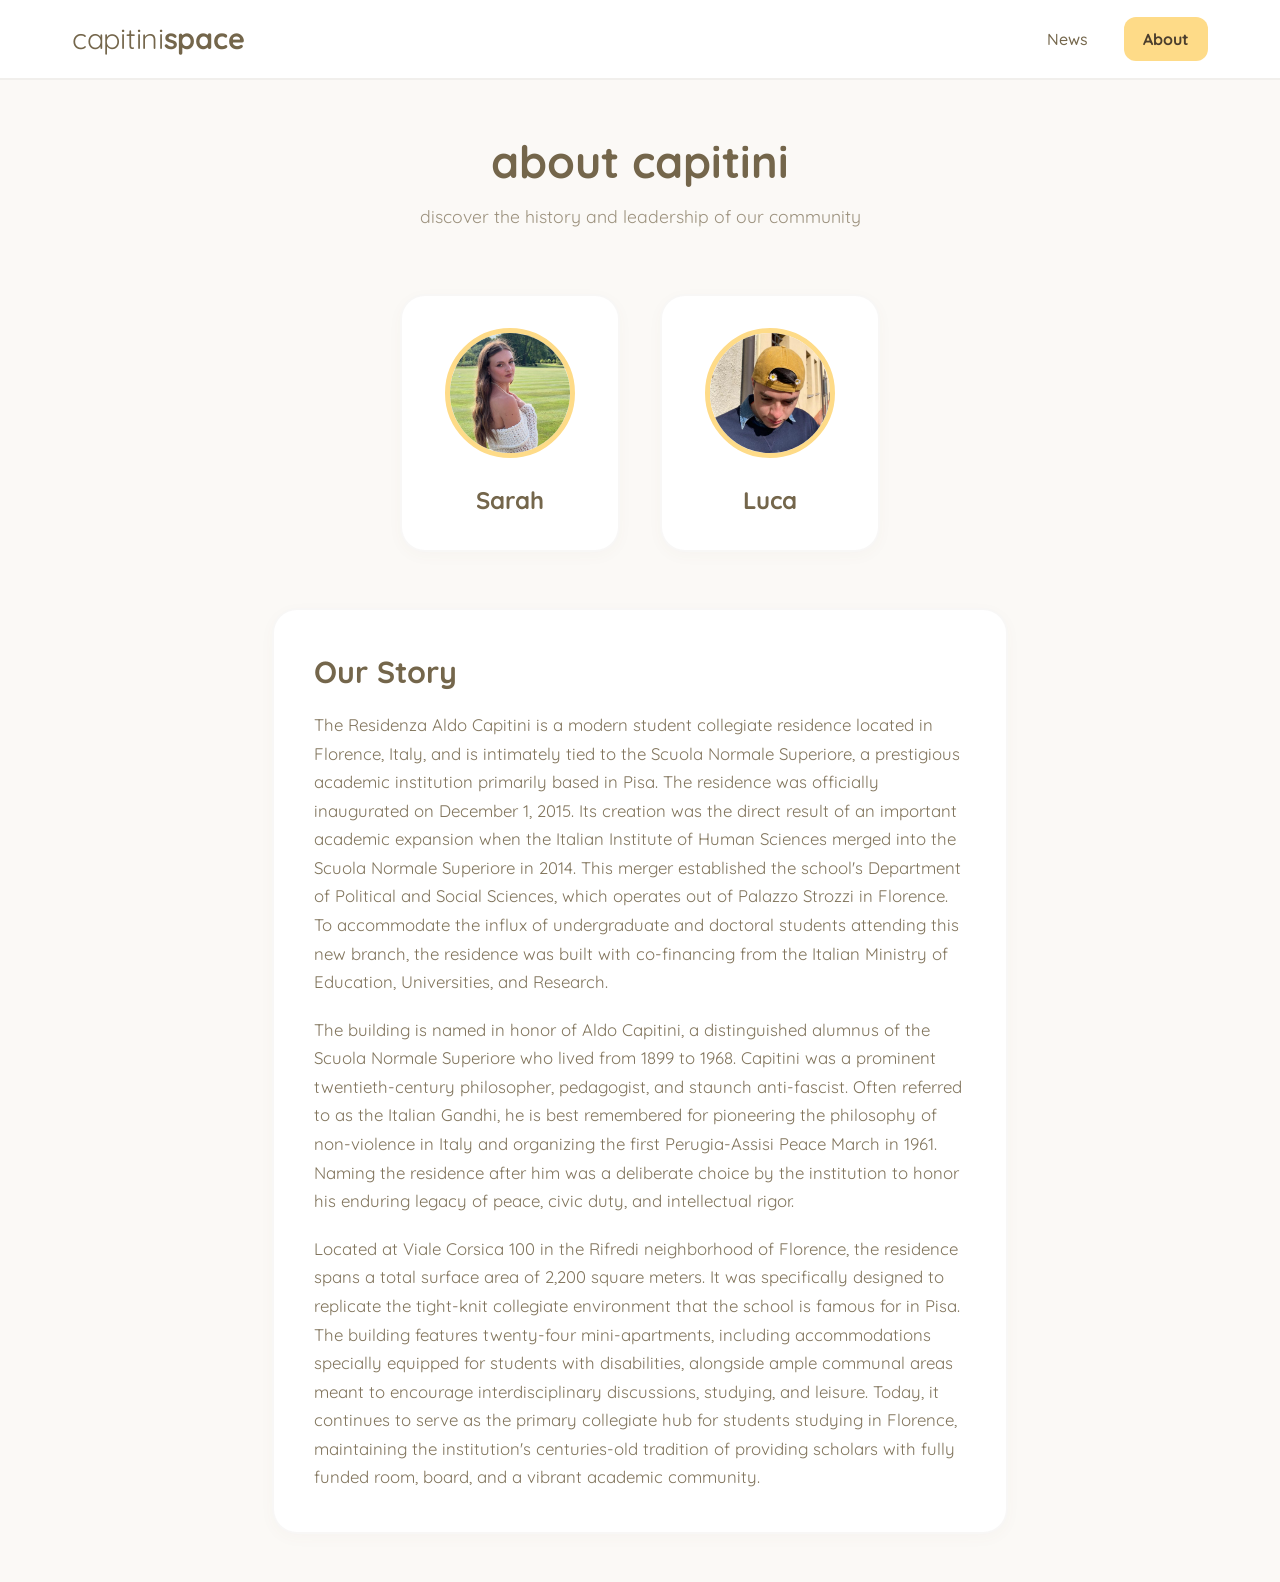
==== commit c9bb45f3: "a" ====
--- a/about.html
+++ b/about.html
@@ -11,7 +11,7 @@
     <nav>
         <div class="nav-content">
             <div class="logo">
-                <span class="logo-text normal">capitini</span><span class="logo-text bold">hubs</span>
+                <span class="logo-text normal">capitini</span><span class="logo-text bold">space</span>
             </div>
             <div class="nav-links">
                 <a href="index.html">News</a>
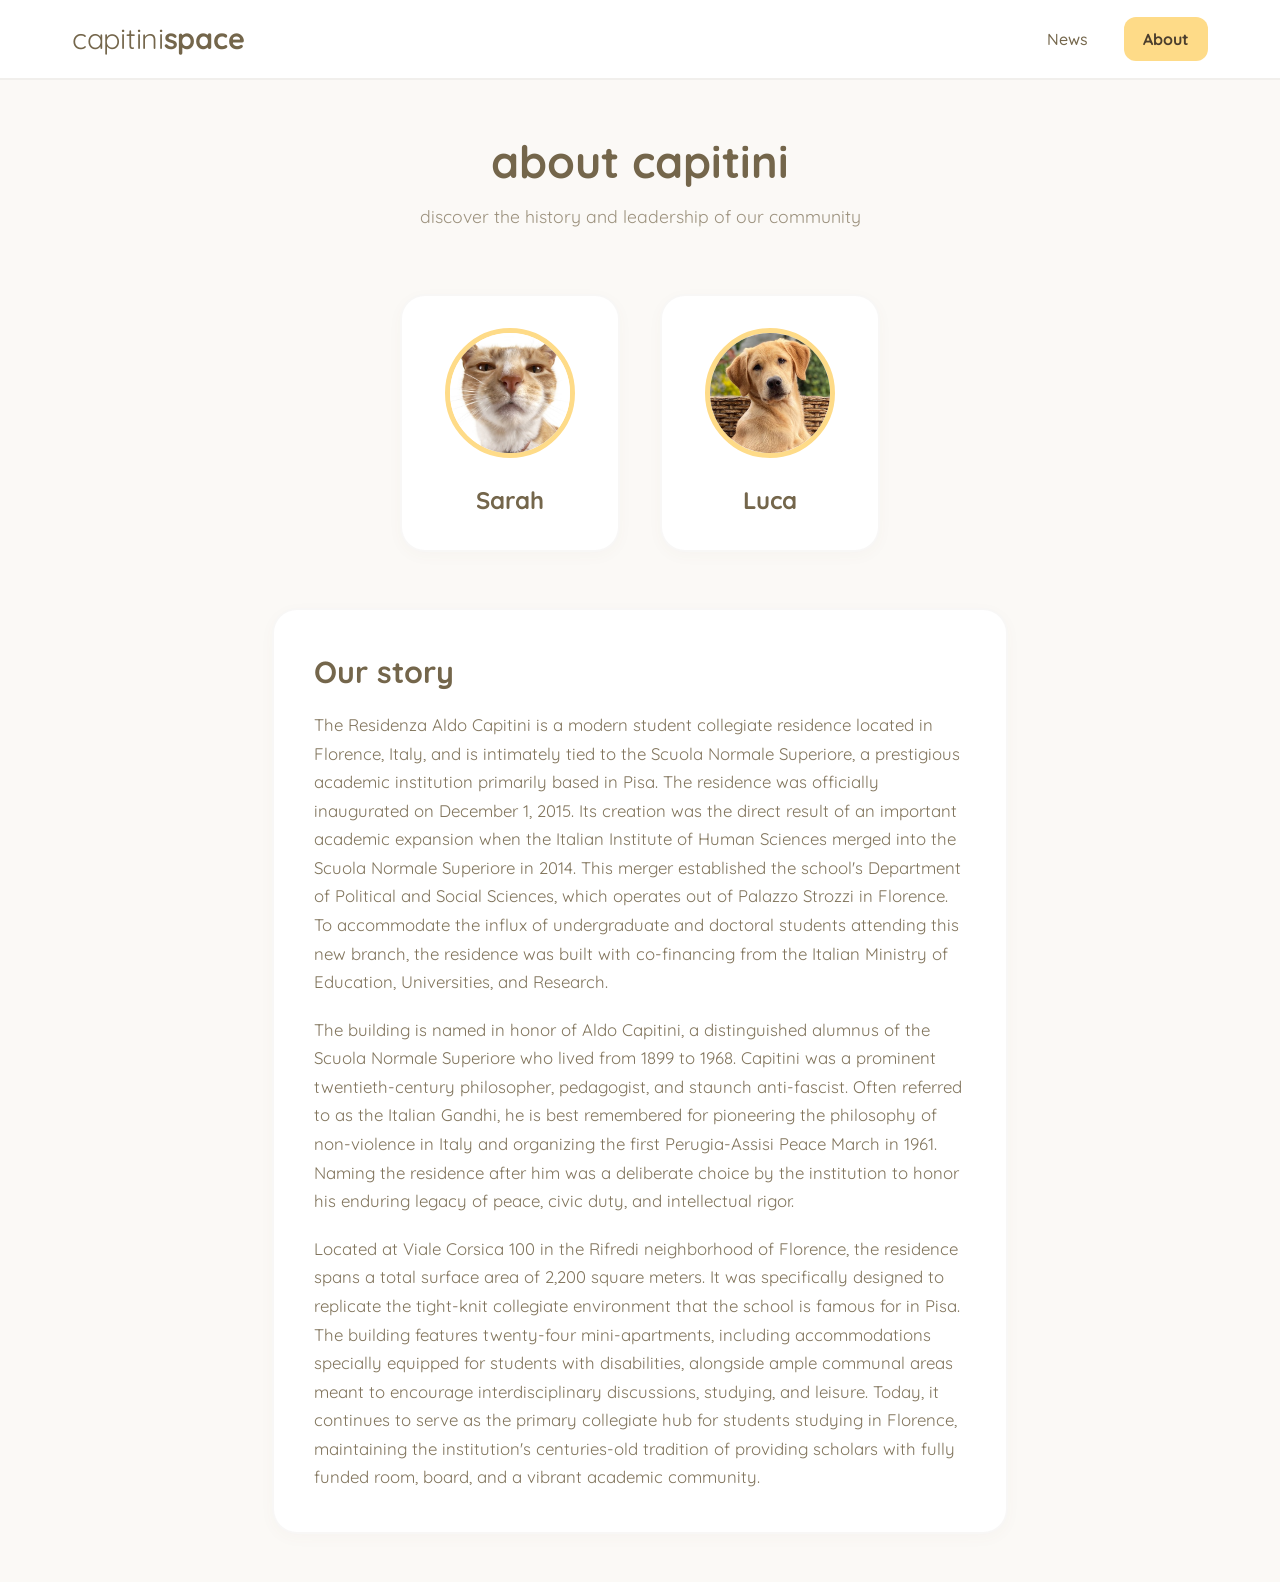
==== commit 5fc59318: "a" ====
--- a/about.html
+++ b/about.html
@@ -41,7 +41,7 @@
 
         <section class="card-stack">
             <article class="notice-card">
-                <h2>Our Story</h2>
+                <h2>Our story</h2>
                 <div class="dialogue-text about-text">
 <p>The Residenza Aldo Capitini is a modern student collegiate residence located in Florence, Italy, and is intimately tied to the Scuola Normale Superiore, a prestigious academic institution primarily based in Pisa. The residence was officially inaugurated on December 1, 2015. Its creation was the direct result of an important academic expansion when the Italian Institute of Human Sciences merged into the Scuola Normale Superiore in 2014. This merger established the school's Department of Political and Social Sciences, which operates out of Palazzo Strozzi in Florence. To accommodate the influx of undergraduate and doctoral students attending this new branch, the residence was built with co-financing from the Italian Ministry of Education, Universities, and Research.</p>
 
